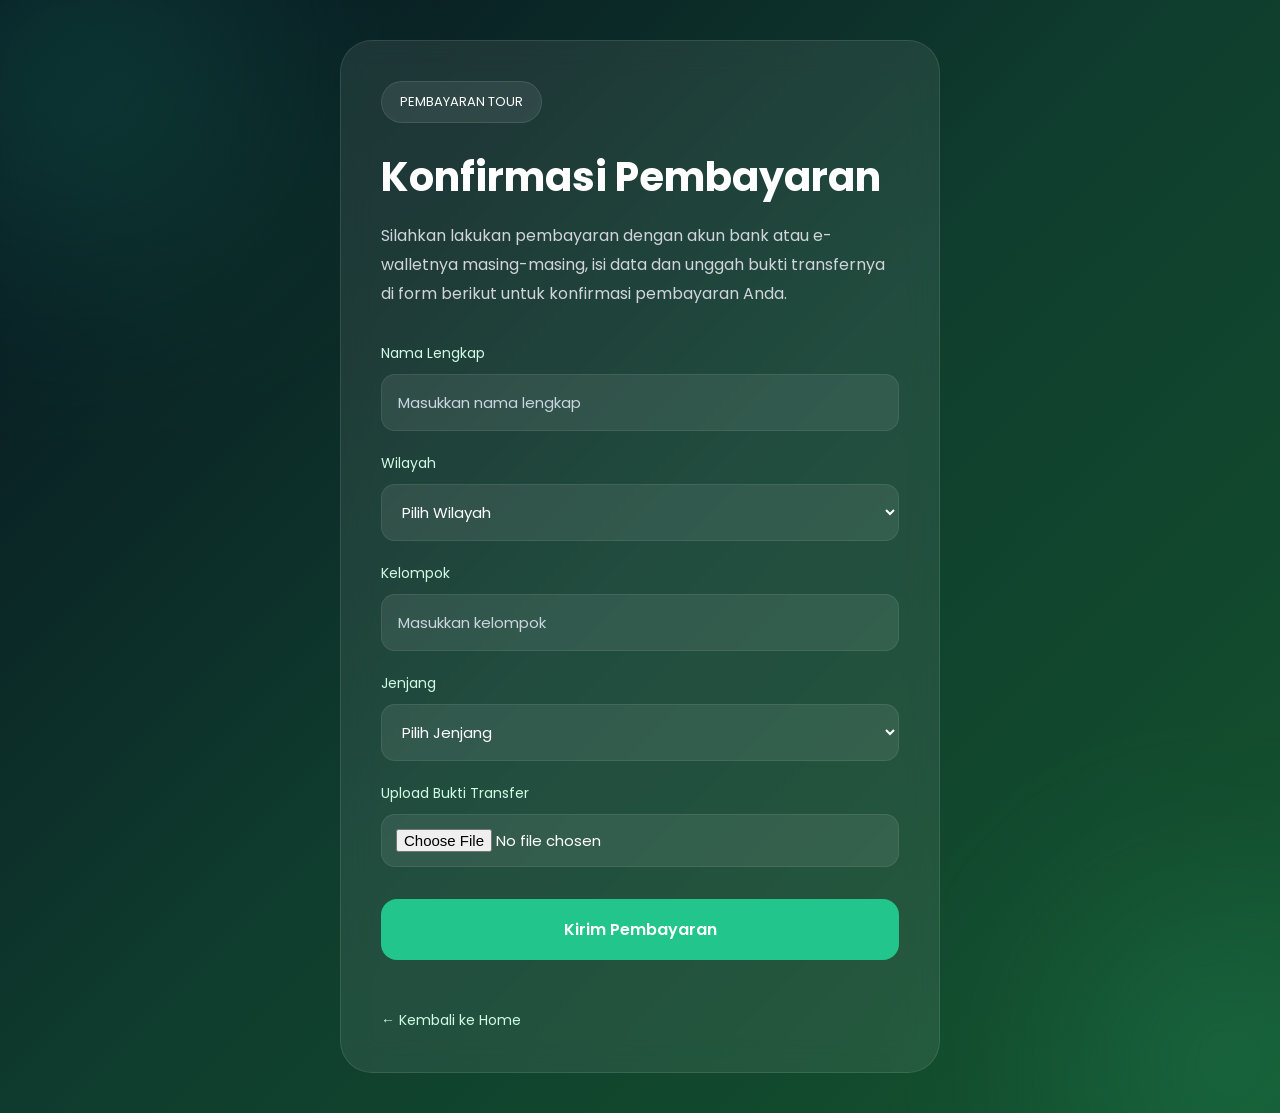
==== pembayaran/index.html @ d765de11 "up" ====
<!DOCTYPE html>
<html lang="id">

<head>

  <meta charset="UTF-8">
  <meta name="viewport" content="width=device-width, initial-scale=1.0">

  <title>Pembayaran Tour Pondok</title>

  <link rel="stylesheet" href="style.css">

  <link rel="preconnect" href="https://fonts.googleapis.com">
  <link rel="preconnect" href="https://fonts.gstatic.com" crossorigin>

  <link href="https://fonts.googleapis.com/css2?family=Poppins:wght@300;400;500;600;700;800&display=swap"
    rel="stylesheet">

</head>

<body>

  <section class="payment">

    <!-- BLUR -->

    <div class="blur blur1"></div>
    <div class="blur blur2"></div>

    <!-- CARD -->

    <div class="payment-card">

      <span class="badge">
        PEMBAYARAN TOUR
      </span>

      <h1>
        Konfirmasi Pembayaran
      </h1>

      <p class="desc">
        Silahkan lakukan pembayaran dengan akun bank atau 
        e-walletnya masing-masing, isi data dan unggah bukti transfernya di 
        form berikut untuk konfirmasi pembayaran Anda.
      </p>

      <!-- FORM -->

      <form id="paymentForm">

        <div class="input-group">

          <label>Nama Lengkap</label>

          <input
            type="text"
            id="nama"
            placeholder="Masukkan nama lengkap"
            required
          >

        </div>

        <div class="input-group">

          <label>Wilayah</label>

          <select id="desa" required>

            <option value="">
              Pilih Wilayah
            </option>

            <option value="Bayongbong">
              Bayongbong
            </option>

            <option value="Garut Barat">
              Garut Barat
            </option>

            <option value="Garut Timur">
              Garut Timur
            </option>

            <option value="Garut Utara">
              Garut Utara
            </option>

          </select>

        </div>

        <div class="input-group">

          <label>Kelompok</label>

          <input
            type="text"
            id="kelompok"
            placeholder="Masukkan kelompok"
            required
          >

        </div>

        <div class="input-group">

          <label>Jenjang</label>

          <select id="jenjang" required>

            <option value="">
              Pilih Jenjang
            </option>

            <option value="SD">
              Pra Remaja
            </option>

            <option value="SMP">
              Remaja
            </option>

            <option value="SMA">
              Pra - Nikah
            </option>

          </select>

        </div>

        <div class="input-group">

          <label>Upload Bukti Transfer</label>

          <input
            type="file"
            id="bukti"
            accept="image/*"
            required
          >

        </div>

        <button type="submit">
          Kirim Pembayaran
        </button>

      </form>

      <p id="status"></p>

      <!-- BUTTON BACK -->

      <a href="../home/index.html" class="back-btn">
        ← Kembali ke Home
      </a>

    </div>

  </section>

  <script src="script.js"></script>

</body>

</html>
---- pembayaran/style.css ----
*{
  margin:0;
  padding:0;
  box-sizing:border-box;
  font-family:'Poppins', sans-serif;
}

body{
  background:#0f172a;
  overflow-x:hidden;
}

/* PAYMENT */

.payment{
  min-height:100vh;

  background:
  linear-gradient(
    135deg,
    #07131f,
    #0f3d2e,
    #14532d
  );

  display:flex;
  justify-content:center;
  align-items:center;

  padding:40px 20\px;

  position:relative;

  overflow:hidden;
}

/* BLUR */

.blur{
  position:absolute;
  border-radius:50%;
  filter:blur(120px);
  opacity:0.22;
}

.blur1{
  width:350px;
  height:350px;

  background:#22c58b;

  top:-100px;
  left:-100px;
}

.blur2{
  width:300px;
  height:300px;

  background:#34d399;

  bottom:-100px;
  right:-100px;
}

/* CARD */

.payment-card{
  width:100%;
  max-width:600px;

  background:rgba(255,255,255,0.08);

  border:1px solid rgba(255,255,255,0.1);

  backdrop-filter:blur(15px);

  border-radius:32px;

  padding:40px;

  position:relative;
  z-index:2;

  color:white;
}

/* BADGE */

.badge{
  display:inline-block;

  padding:10px 18px;

  border-radius:999px;

  background:rgba(255,255,255,0.08);

  border:1px solid rgba(255,255,255,0.1);

  font-size:13px;

  margin-bottom:24px;
}

/* TITLE */

.payment-card h1{
  font-size:40px;
  margin-bottom:15px;
}

.desc{
  color:#d1d5db;
  line-height:1.8;
  margin-bottom:35px;
}

/* FORM */

form{
  display:flex;
  flex-direction:column;
  gap:22px;
}

.input-group{
  display:flex;
  flex-direction:column;
  gap:10px;
}

label{
  font-size:14px;
  color:#d1fae5;
}

input,
select{
  width:100%;

  padding:16px;

  border:none;

  border-radius:14px;

  background:rgba(255,255,255,0.08);

  border:1px solid rgba(255,255,255,0.08);

  color:white;

  font-size:15px;

  outline:none;

  cursor:pointer;
}

/* DROPDOWN OPTION */

select option{
  background:white;
  color:#111;
}

input::placeholder{
  color:#cbd5e1;
}

input[type="file"]{
  padding:14px;
}
/* BUTTON */

button{
  margin-top:10px;

  padding:18px;

  border:none;

  border-radius:16px;

  background:#22c58b;

  color:white;

  font-size:16px;
  font-weight:600;

  cursor:pointer;

  transition:0.3s;
}

button:hover{
  transform:translateY(-3px);
}

/* STATUS */

#status{
  margin-top:20px;

  text-align:center;

  color:#d1fae5;

  font-size:14px;
}

/* BACK */

.back-btn{
  display:inline-block;

  margin-top:30px;

  color:#d1fae5;

  text-decoration:none;

  font-size:14px;
}

/* RESPONSIVE */

@media(max-width:768px){

  .payment-card{
    padding:30px 24px;
  }

  .payment-card h1{
    font-size:30px;
  }

}

@media(max-width:480px){

  .payment-card{
    border-radius:24px;
  }

  .payment-card h1{
    font-size:26px;
  }

}
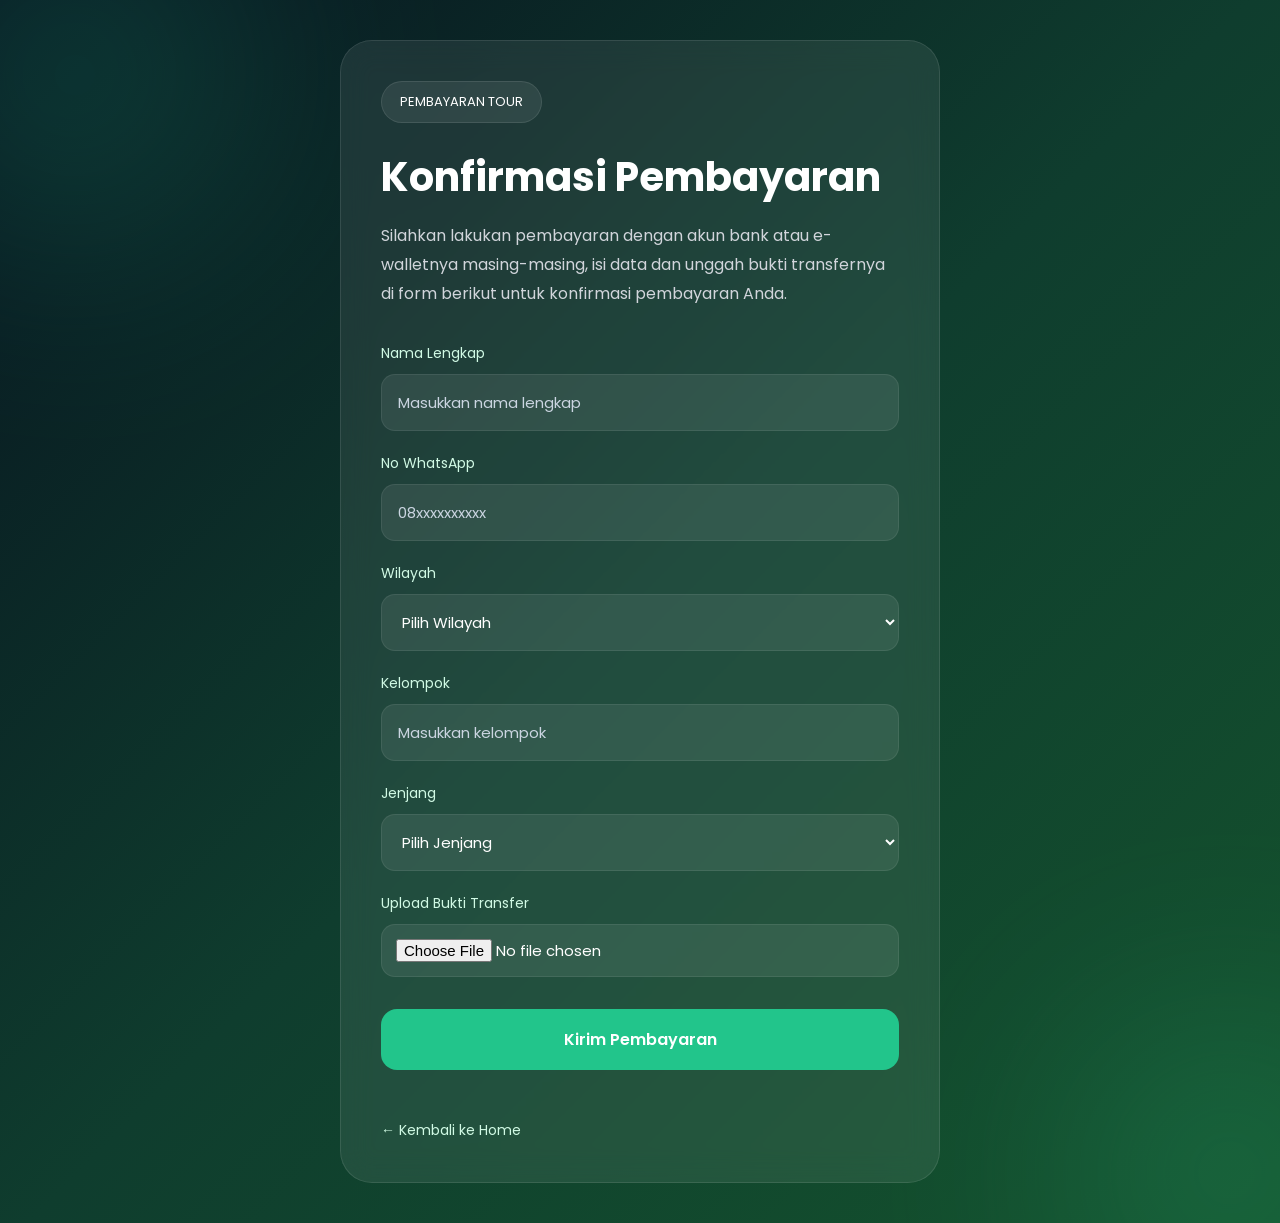
==== commit d5dd83e5: "pay" ====
--- a/pembayaran/index.html
+++ b/pembayaran/index.html
@@ -49,6 +49,8 @@
 
       <form id="paymentForm">
 
+        <!-- NAMA -->
+
         <div class="input-group">
 
           <label>Nama Lengkap</label>
@@ -61,6 +63,23 @@
           >
 
         </div>
+
+        <!-- WHATSAPP -->
+
+        <div class="input-group">
+
+          <label>No WhatsApp</label>
+
+          <input
+            type="text"
+            id="wa"
+            placeholder="08xxxxxxxxxx"
+            required
+          >
+
+        </div>
+
+        <!-- WILAYAH -->
 
         <div class="input-group">
 
@@ -92,6 +111,8 @@
 
         </div>
 
+        <!-- KELOMPOK -->
+
         <div class="input-group">
 
           <label>Kelompok</label>
@@ -104,6 +125,8 @@
           >
 
         </div>
+
+        <!-- JENJANG -->
 
         <div class="input-group">
 
@@ -131,6 +154,8 @@
 
         </div>
 
+        <!-- BUKTI -->
+
         <div class="input-group">
 
           <label>Upload Bukti Transfer</label>
@@ -143,6 +168,8 @@
           >
 
         </div>
+
+        <!-- BUTTON -->
 
         <button type="submit">
           Kirim Pembayaran
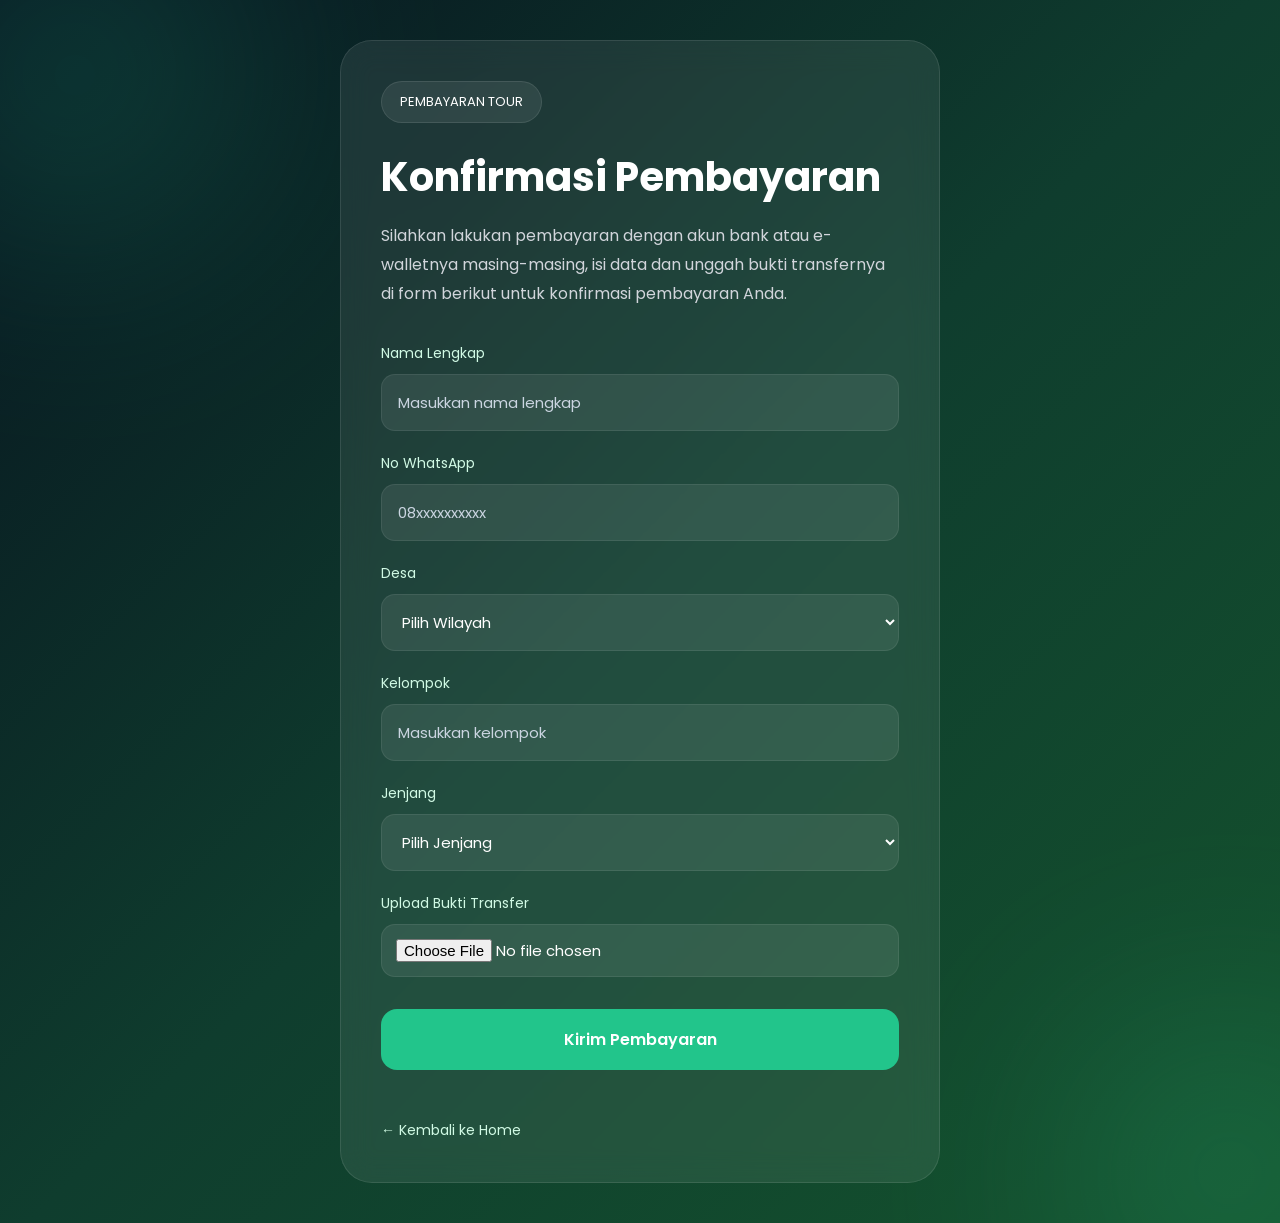
==== commit abe3c010: "cek" ====
--- a/pembayaran/index.html
+++ b/pembayaran/index.html
@@ -83,7 +83,7 @@
 
         <div class="input-group">
 
-          <label>Wilayah</label>
+          <label>Desa</label>
 
           <select id="desa" required>
 
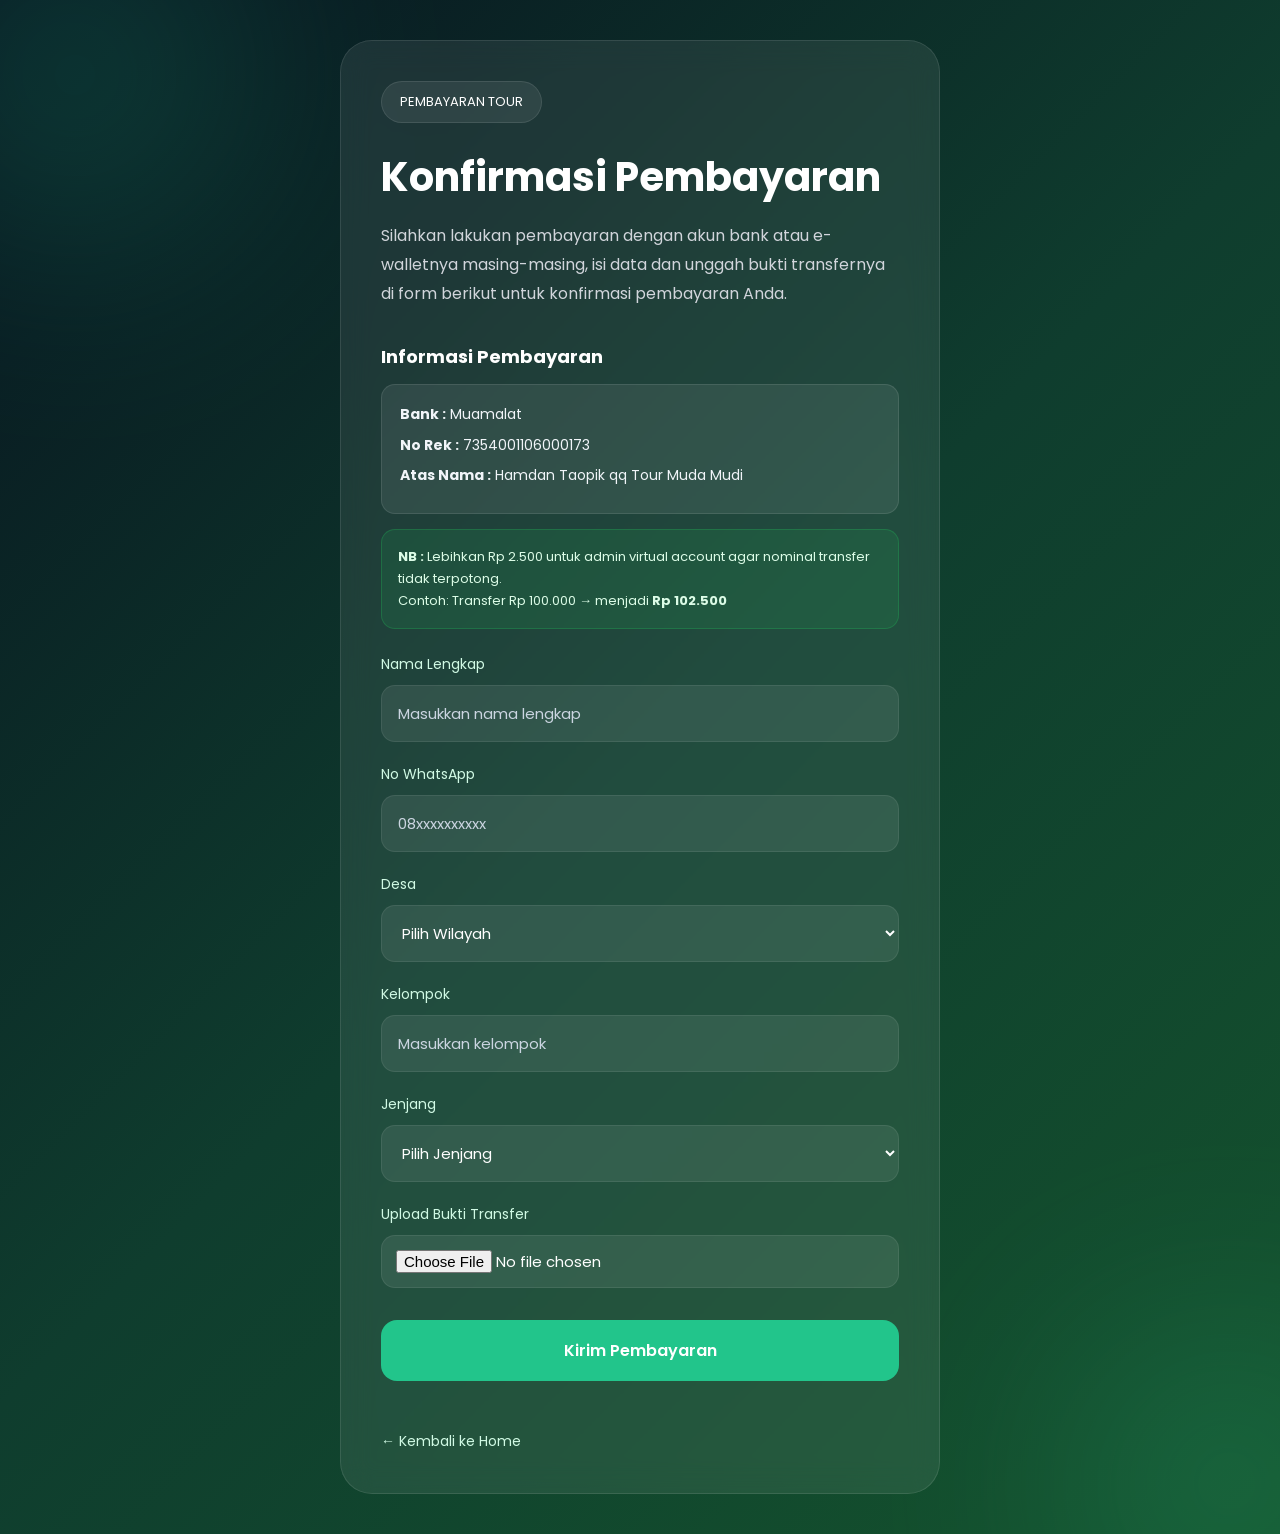
==== commit f00521a0: "keuangan" ====
--- a/pembayaran/index.html
+++ b/pembayaran/index.html
@@ -44,6 +44,37 @@
         e-walletnya masing-masing, isi data dan unggah bukti transfernya di 
         form berikut untuk konfirmasi pembayaran Anda.
       </p>
+      <!-- INFO PEMBAYARAN -->
+
+<div class="payment-info">
+
+  <h3>Informasi Pembayaran</h3>
+
+  <div class="rekening-box">
+
+    <p><strong>Bank :</strong> Muamalat</p>
+
+    <p><strong>No Rek :</strong> 7354001106000173</p>
+
+    <p><strong>Atas Nama :</strong> Hamdan Taopik qq Tour Muda Mudi</p>
+
+  </div>
+
+  <div class="note-box">
+
+    <p>
+      <strong>NB :</strong>
+      Lebihkan Rp 2.500 untuk admin virtual account agar nominal transfer tidak terpotong.
+    </p>
+
+    <p>
+      Contoh:
+      Transfer Rp 100.000 → menjadi <strong>Rp 102.500</strong>
+    </p>
+
+  </div>
+
+</div>
 
       <!-- FORM -->
 
@@ -138,15 +169,15 @@
               Pilih Jenjang
             </option>
 
-            <option value="SD">
+            <option value="Pra Remaja">
               Pra Remaja
             </option>
 
-            <option value="SMP">
+            <option value="Remaja">
               Remaja
             </option>
 
-            <option value="SMA">
+            <option value="Pra-Nikah">
               Pra - Nikah
             </option>
 
--- a/pembayaran/style.css
+++ b/pembayaran/style.css
@@ -84,6 +84,44 @@
 
   color:white;
 }
+.payment-info{
+  margin-bottom:25px;
+  text-align:left;
+}
+
+.payment-info h3{
+  color:white;
+  margin-bottom:14px;
+  font-size:18px;
+}
+
+.rekening-box{
+  background:rgba(255,255,255,0.08);
+  border:1px solid rgba(255,255,255,0.1);
+  padding:18px;
+  border-radius:14px;
+  margin-bottom:15px;
+}
+
+.rekening-box p{
+  color:#f1f5f9;
+  margin-bottom:8px;
+  font-size:14px;
+  line-height:1.6;
+}
+
+.note-box{
+  background:rgba(34,197,94,0.12);
+  border:1px solid rgba(34,197,94,0.25);
+  padding:16px;
+  border-radius:14px;
+}
+
+.note-box p{
+  color:#dcfce7;
+  font-size:13px;
+  line-height:1.7;
+}
 
 /* BADGE */
 
